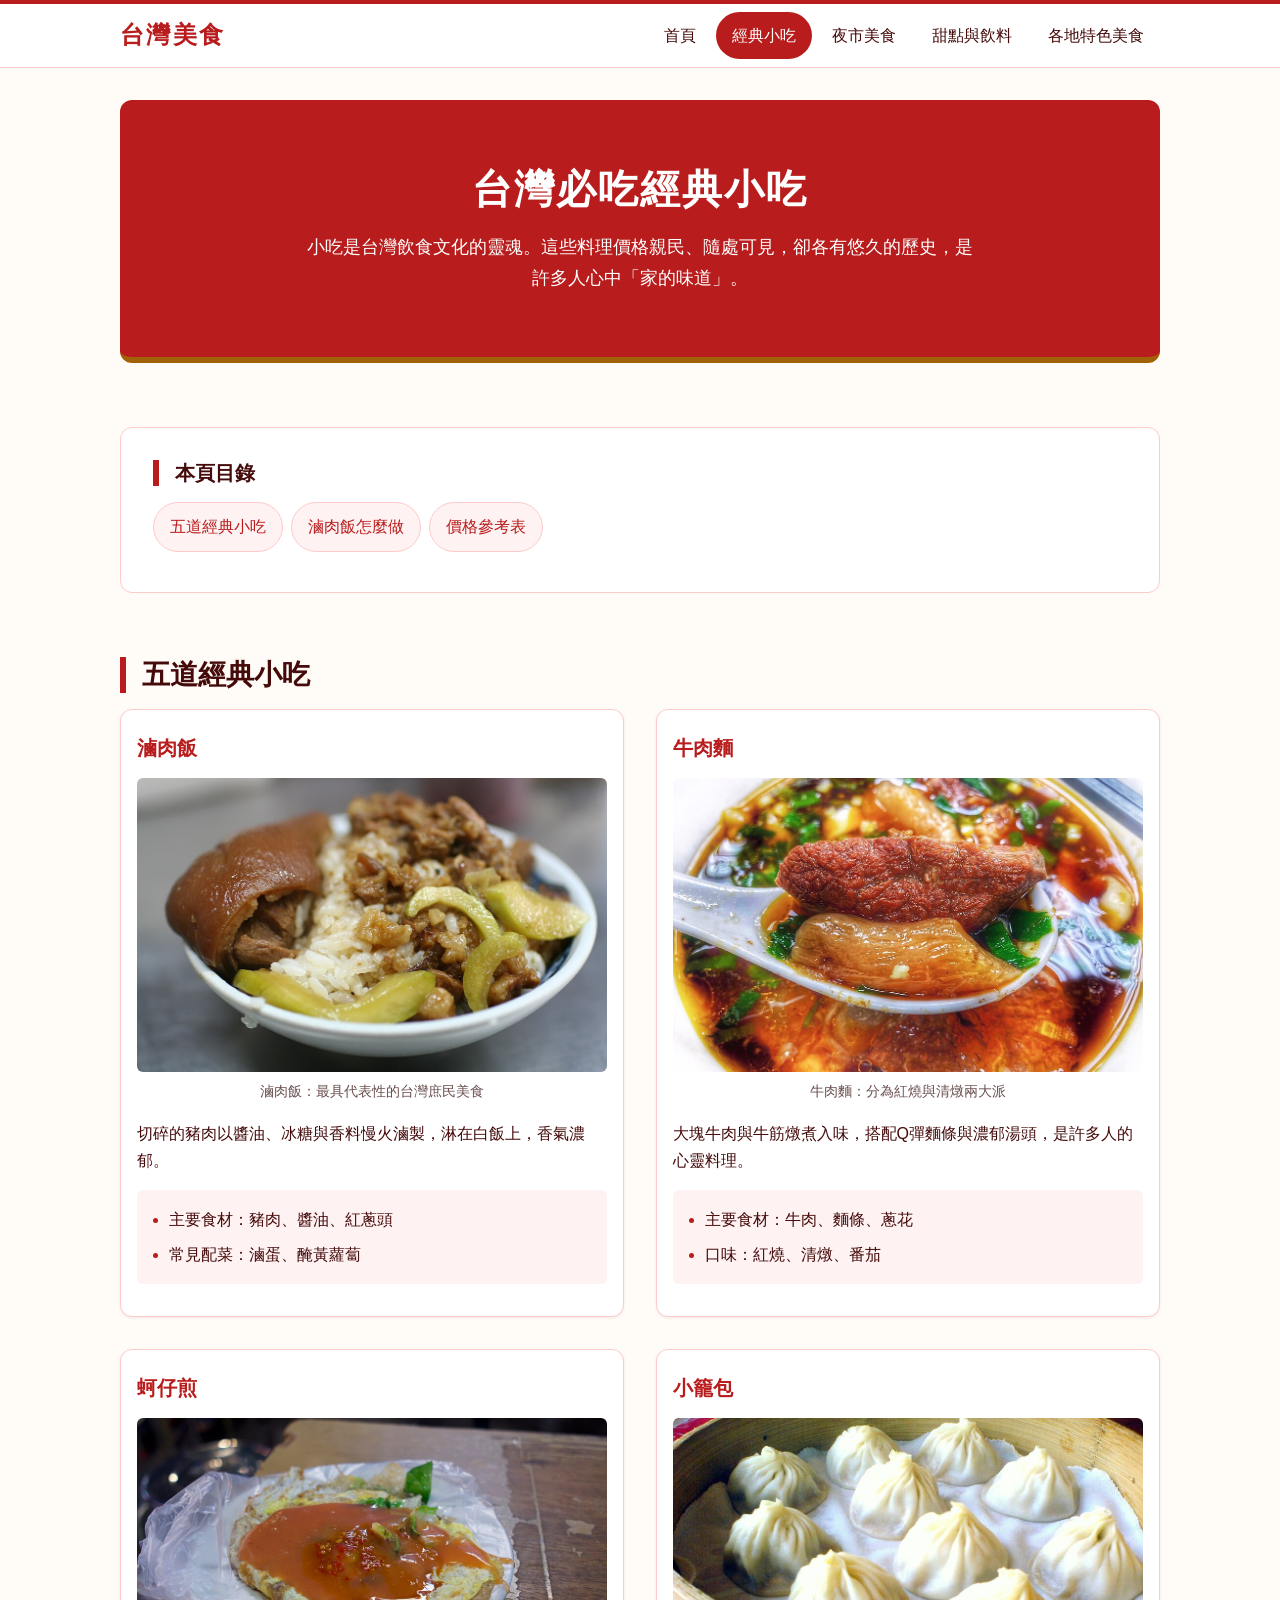
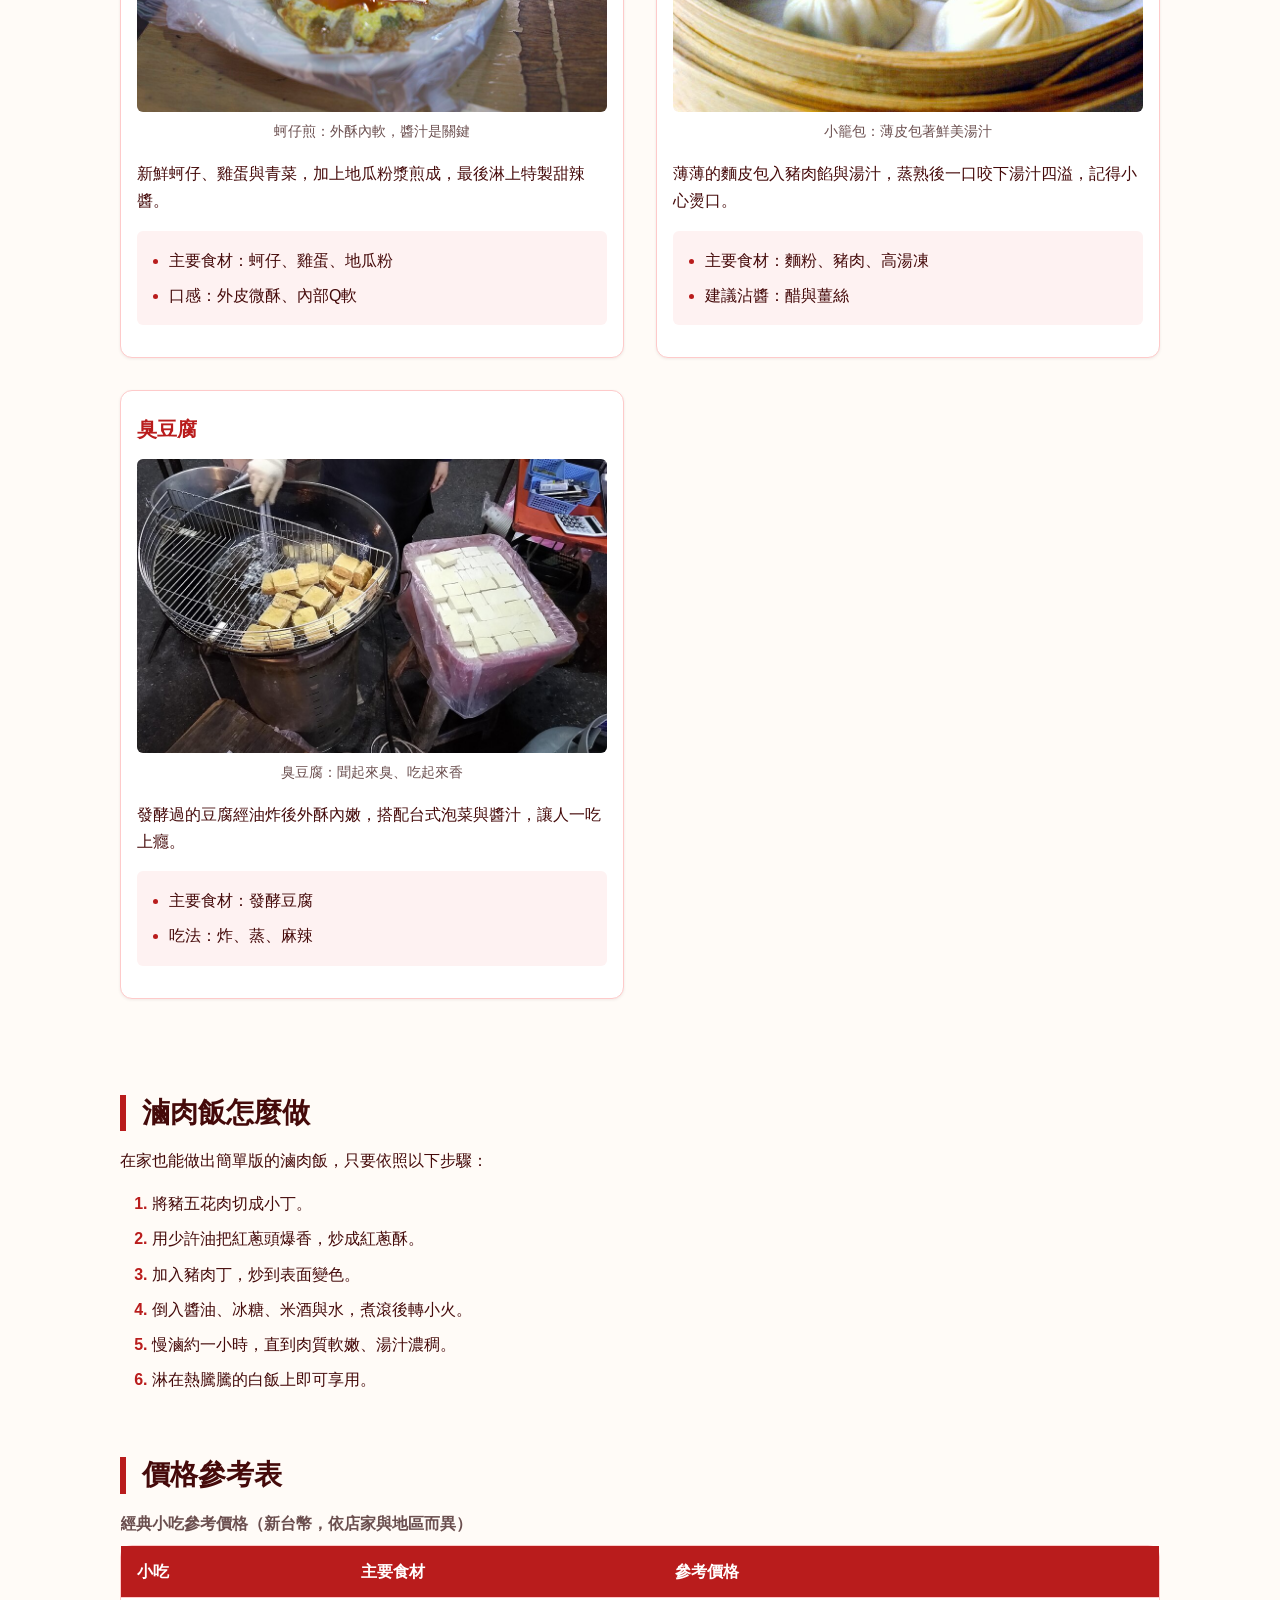
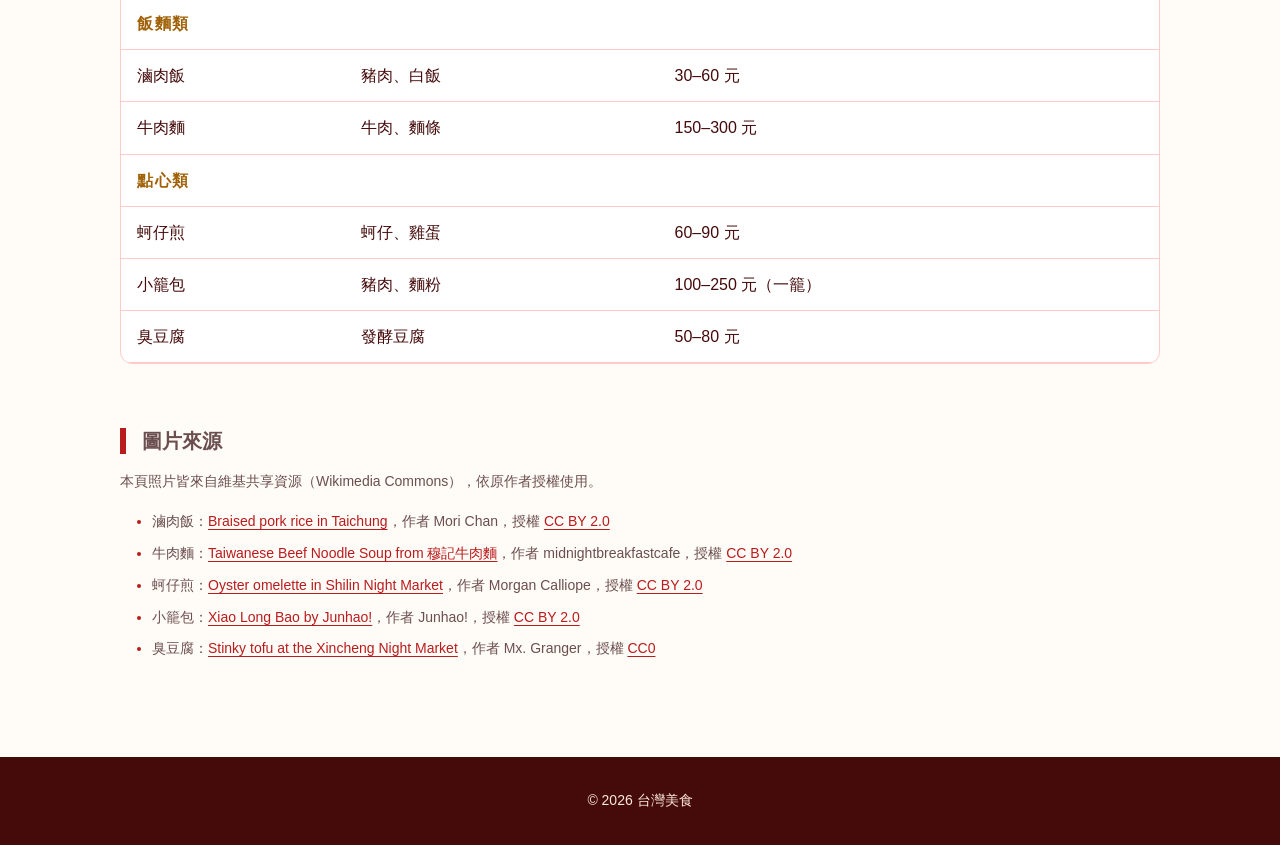
==== pages/classic-snacks.html @ 43fd6923 "feat: add home page and topic 1-2 pages Build index.html, the classic snacks and night market pages," ====
<!doctype html>
<html lang="zh-Hant-TW">
  <head>
    <meta charset="utf-8" />
    <meta name="viewport" content="width=device-width, initial-scale=1" />
    <title>台灣必吃經典小吃 | 台灣美食</title>
    <link rel="stylesheet" href="../css/style.css" />
  </head>
  <body>
    <header class="site-header">
      <div class="site-header-inner">
        <p class="site-title"><a href="../index.html">台灣美食</a></p>
        <nav class="site-nav" aria-label="主選單">
          <ul>
            <li><a href="../index.html">首頁</a></li>
            <li><a href="classic-snacks.html" aria-current="page">經典小吃</a></li>
            <li><a href="night-market.html">夜市美食</a></li>
            <!-- Topics 3-4 belong to the partner; links are filled in after her code is merged. -->
            <li><a href="#">甜點與飲料</a></li>
            <li><a href="#">各地特色美食</a></li>
          </ul>
        </nav>
      </div>
    </header>

    <main>
      <section class="intro">
        <h1>台灣必吃經典小吃</h1>
        <p>
          小吃是台灣飲食文化的靈魂。這些料理價格親民、隨處可見，卻各有悠久的歷史，是許多人心中「家的味道」。
        </p>
      </section>

      <nav class="toc" aria-label="本頁目錄">
        <h2>本頁目錄</h2>
        <ol>
          <li><a href="#snack-list">五道經典小吃</a></li>
          <li><a href="#how-to-make">滷肉飯怎麼做</a></li>
          <li><a href="#price-table">價格參考表</a></li>
        </ol>
      </nav>

      <section id="snack-list">
        <h2>五道經典小吃</h2>
        <div class="card-list">
          <article class="card">
            <h3>滷肉飯</h3>
            <figure>
              <img
                src="../images/braised-pork-rice.jpg"
                alt="淋上滷肉的白飯"
                width="800"
                height="500"
              />
              <figcaption>滷肉飯：最具代表性的台灣庶民美食</figcaption>
            </figure>
            <p>切碎的豬肉以醬油、冰糖與香料慢火滷製，淋在白飯上，香氣濃郁。</p>
            <ul>
              <li>主要食材：豬肉、醬油、紅蔥頭</li>
              <li>常見配菜：滷蛋、醃黃蘿蔔</li>
            </ul>
          </article>

          <article class="card">
            <h3>牛肉麵</h3>
            <figure>
              <img
                src="../images/beef-noodle-soup.jpg"
                alt="湯匙舀起牛肉麵裡的牛肉與牛筋"
                width="800"
                height="500"
              />
              <figcaption>牛肉麵：分為紅燒與清燉兩大派</figcaption>
            </figure>
            <p>大塊牛肉與牛筋燉煮入味，搭配Q彈麵條與濃郁湯頭，是許多人的心靈料理。</p>
            <ul>
              <li>主要食材：牛肉、麵條、蔥花</li>
              <li>口味：紅燒、清燉、番茄</li>
            </ul>
          </article>

          <article class="card">
            <h3>蚵仔煎</h3>
            <figure>
              <img
                src="../images/oyster-omelette.jpg"
                alt="淋上甜辣醬的蚵仔煎"
                width="800"
                height="500"
              />
              <figcaption>蚵仔煎：外酥內軟，醬汁是關鍵</figcaption>
            </figure>
            <p>新鮮蚵仔、雞蛋與青菜，加上地瓜粉漿煎成，最後淋上特製甜辣醬。</p>
            <ul>
              <li>主要食材：蚵仔、雞蛋、地瓜粉</li>
              <li>口感：外皮微酥、內部Q軟</li>
            </ul>
          </article>

          <article class="card">
            <h3>小籠包</h3>
            <figure>
              <img src="../images/xiaolongbao.jpg" alt="蒸籠裡的小籠包" width="800" height="500" />
              <figcaption>小籠包：薄皮包著鮮美湯汁</figcaption>
            </figure>
            <p>薄薄的麵皮包入豬肉餡與湯汁，蒸熟後一口咬下湯汁四溢，記得小心燙口。</p>
            <ul>
              <li>主要食材：麵粉、豬肉、高湯凍</li>
              <li>建議沾醬：醋與薑絲</li>
            </ul>
          </article>

          <article class="card">
            <h3>臭豆腐</h3>
            <figure>
              <img
                src="../images/stinky-tofu.jpg"
                alt="攤販在油鍋上炸臭豆腐，旁邊是待炸的豆腐"
                width="800"
                height="500"
              />
              <figcaption>臭豆腐：聞起來臭、吃起來香</figcaption>
            </figure>
            <p>發酵過的豆腐經油炸後外酥內嫩，搭配台式泡菜與醬汁，讓人一吃上癮。</p>
            <ul>
              <li>主要食材：發酵豆腐</li>
              <li>吃法：炸、蒸、麻辣</li>
            </ul>
          </article>
        </div>
      </section>

      <section id="how-to-make">
        <h2>滷肉飯怎麼做</h2>
        <p>在家也能做出簡單版的滷肉飯，只要依照以下步驟：</p>
        <ol>
          <li>將豬五花肉切成小丁。</li>
          <li>用少許油把紅蔥頭爆香，炒成紅蔥酥。</li>
          <li>加入豬肉丁，炒到表面變色。</li>
          <li>倒入醬油、冰糖、米酒與水，煮滾後轉小火。</li>
          <li>慢滷約一小時，直到肉質軟嫩、湯汁濃稠。</li>
          <li>淋在熱騰騰的白飯上即可享用。</li>
        </ol>
      </section>

      <section id="price-table">
        <h2>價格參考表</h2>
        <table>
          <caption>
            經典小吃參考價格（新台幣，依店家與地區而異）
          </caption>
          <thead>
            <tr>
              <th scope="col">小吃</th>
              <th scope="col">主要食材</th>
              <th scope="col">參考價格</th>
            </tr>
          </thead>
          <tbody>
            <tr class="table-group">
              <th scope="colgroup" colspan="3">飯麵類</th>
            </tr>
            <tr>
              <td>滷肉飯</td>
              <td>豬肉、白飯</td>
              <td>30–60 元</td>
            </tr>
            <tr>
              <td>牛肉麵</td>
              <td>牛肉、麵條</td>
              <td>150–300 元</td>
            </tr>
            <tr class="table-group">
              <th scope="colgroup" colspan="3">點心類</th>
            </tr>
            <tr>
              <td>蚵仔煎</td>
              <td>蚵仔、雞蛋</td>
              <td>60–90 元</td>
            </tr>
            <tr>
              <td>小籠包</td>
              <td>豬肉、麵粉</td>
              <td>100–250 元（一籠）</td>
            </tr>
            <tr>
              <td>臭豆腐</td>
              <td>發酵豆腐</td>
              <td>50–80 元</td>
            </tr>
          </tbody>
        </table>
      </section>

      <section id="credits" class="credits">
        <h2>圖片來源</h2>
        <p>本頁照片皆來自維基共享資源（Wikimedia Commons），依原作者授權使用。</p>
        <ul>
          <li>
            滷肉飯：<a
              href="https://commons.wikimedia.org/wiki/File:Braised_pork_rice_in_Taichung.jpg"
              >Braised pork rice in Taichung</a
            >，作者 Mori Chan，授權
            <a href="https://creativecommons.org/licenses/by/2.0">CC BY 2.0</a>
          </li>
          <li>
            牛肉麵：<a
              href="https://commons.wikimedia.org/wiki/File:Taiwanese_Beef_Noodle_Soup_from_%E7%A9%86%E8%A8%98%E7%89%9B%E8%82%89%E9%BA%B5_MuJI_Beef_Noodles_Soup_in_Taipei.jpg"
              >Taiwanese Beef Noodle Soup from 穆記牛肉麵</a
            >，作者 midnightbreakfastcafe，授權
            <a href="https://creativecommons.org/licenses/by/2.0">CC BY 2.0</a>
          </li>
          <li>
            蚵仔煎：<a
              href="https://commons.wikimedia.org/wiki/File:Oyster_omelette_in_Shilin_Night_Market.jpg"
              >Oyster omelette in Shilin Night Market</a
            >，作者 Morgan Calliope，授權
            <a href="https://creativecommons.org/licenses/by/2.0">CC BY 2.0</a>
          </li>
          <li>
            小籠包：<a href="https://commons.wikimedia.org/wiki/File:Xiao_Long_Bao_by_Junhao!.jpg"
              >Xiao Long Bao by Junhao!</a
            >，作者 Junhao!，授權
            <a href="https://creativecommons.org/licenses/by/2.0">CC BY 2.0</a>
          </li>
          <li>
            臭豆腐：<a
              href="https://commons.wikimedia.org/wiki/File:Stinky_tofu_at_the_Xincheng_Night_Market.jpg"
              >Stinky tofu at the Xincheng Night Market</a
            >，作者 Mx. Granger，授權
            <a href="https://creativecommons.org/publicdomain/zero/1.0/">CC0</a>
          </li>
        </ul>
      </section>
    </main>

    <footer class="site-footer">
      <p>&copy; 2026 台灣美食</p>
    </footer>
  </body>
</html>
---- css/style.css ----
/* ==========================================================
   1. Design tokens (values come from DESIGN.md)
   ========================================================== */
:root {
  --color-primary: #b91c1c;
  --color-primary-dark: #991b1b;
  --color-primary-foreground: #ffffff;
  --color-tint: #fef2f2;
  --color-accent: #a16207;
  --color-background: #fffbf7;
  --color-surface: #ffffff;
  --color-border: #fecaca;
  --color-foreground: #450a0a;
  --color-muted: #6b4f4f;
  --color-footer-text: #fde9d9;

  --font-body: "PingFang TC", "Microsoft JhengHei", "Noto Sans TC", sans-serif;
  --font-heading: "Noto Serif TC", "Songti TC", "PMingLiU", serif;
  --font-size-h1: 2.5rem;
  --font-size-h2: 1.75rem;
  --font-size-h3: 1.25rem;
  --font-size-body: 1rem;
  --font-size-small: 0.875rem;

  --space-xs: 4px;
  --space-sm: 8px;
  --space-md: 16px;
  --space-lg: 32px;
  --space-xl: 64px;

  --radius-sm: 6px;
  --radius-md: 12px;
  --radius-full: 999px;
  --shadow-card: 0 1px 3px rgba(69, 10, 10, 0.08);
  --shadow-raised: 0 8px 20px rgba(69, 10, 10, 0.12);
  --content-width: 1040px;
  --control-height: 44px;
  --transition: 0.2s ease;
}

/* ==========================================================
   2. Base elements
   ========================================================== */
body {
  margin: 0;
  background-color: var(--color-background);
  color: var(--color-foreground);
  font-family: var(--font-body);
  font-size: var(--font-size-body);
  line-height: 1.7;
}

h1,
h2,
h3 {
  margin-top: 0;
  margin-bottom: var(--space-md);
  font-family: var(--font-heading);
  line-height: 1.3;
}

h1 {
  font-size: var(--font-size-h1);
  letter-spacing: 0.05em;
}

h2 {
  padding-left: var(--space-md);
  border-left: 6px solid var(--color-primary);
  font-size: var(--font-size-h2);
}

h3 {
  color: var(--color-primary);
  font-size: var(--font-size-h3);
  line-height: 1.4;
}

p {
  margin-top: 0;
  margin-bottom: var(--space-md);
}

a {
  color: var(--color-primary);
  text-decoration: underline;
  text-underline-offset: 3px;
  transition: color var(--transition);
}

a:hover {
  color: var(--color-primary-dark);
}

/* Visible keyboard focus on every link and control */
a:focus-visible,
button:focus-visible,
input:focus-visible,
select:focus-visible,
textarea:focus-visible {
  outline: 3px solid var(--color-accent);
  outline-offset: 2px;
}

ul,
ol {
  margin-top: 0;
  margin-bottom: var(--space-md);
  padding-left: var(--space-lg);
}

li {
  margin-bottom: var(--space-sm);
}

li::marker {
  color: var(--color-primary);
  font-weight: 700;
}

/* ==========================================================
   3. Layout: header, nav, main, footer
   ========================================================== */
.site-header {
  padding: var(--space-sm) var(--space-lg);
  background-color: var(--color-surface);
  border-top: 4px solid var(--color-primary);
  border-bottom: 1px solid var(--color-border);
}

.site-header-inner {
  display: flex;
  flex-wrap: wrap;
  align-items: center;
  justify-content: space-between;
  max-width: var(--content-width);
  margin: 0 auto;
}

.site-title {
  margin: 0;
  font-family: var(--font-heading);
  font-size: 1.5rem;
  font-weight: 700;
  letter-spacing: 0.1em;
}

.site-title a {
  color: var(--color-primary);
  text-decoration: none;
}

.site-nav ul {
  display: flex;
  flex-wrap: wrap;
  margin: 0;
  padding: 0;
  list-style: none;
}

.site-nav li {
  margin: 0 0 0 var(--space-xs);
}

.site-nav a {
  display: block;
  min-height: var(--control-height);
  box-sizing: border-box;
  padding: 10px var(--space-md);
  border-radius: var(--radius-full);
  color: var(--color-foreground);
  text-decoration: none;
  transition:
    background-color var(--transition),
    color var(--transition);
}

.site-nav a:hover {
  background-color: var(--color-tint);
  color: var(--color-primary);
}

.site-nav a[aria-current="page"] {
  background-color: var(--color-primary);
  color: var(--color-primary-foreground);
}

main {
  max-width: var(--content-width);
  margin: 0 auto;
  padding: var(--space-lg);
}

main > section {
  margin-bottom: var(--space-xl);
}

.site-footer {
  padding: var(--space-lg);
  background-color: var(--color-foreground);
  color: var(--color-footer-text);
  font-size: var(--font-size-small);
  text-align: center;
}

.site-footer p {
  margin: 0;
}

/* ==========================================================
   4. Components
   ========================================================== */

/* Intro (hero) block at the top of each page */
.intro {
  padding: var(--space-xl) var(--space-lg);
  background-color: var(--color-primary);
  border-bottom: 6px solid var(--color-accent);
  border-radius: var(--radius-md);
  color: var(--color-primary-foreground);
  text-align: center;
}

.intro p {
  max-width: 680px;
  margin: 0 auto;
  font-size: 1.125rem;
}

/* Food card: one article per dish, market, or topic */
.card-list {
  display: flex;
  flex-wrap: wrap;
  justify-content: space-between;
}

.card {
  width: 48.5%;
  box-sizing: border-box;
  margin-bottom: var(--space-lg);
  padding: var(--space-md) var(--space-md) var(--space-lg);
  background-color: var(--color-surface);
  border: 1px solid var(--color-border);
  border-radius: var(--radius-md);
  box-shadow: var(--shadow-card);
  transition:
    box-shadow var(--transition),
    transform var(--transition);
}

.card:hover {
  box-shadow: var(--shadow-raised);
  transform: translateY(-3px);
}

.card h3 {
  margin-top: var(--space-sm);
}

.card ul {
  margin-bottom: 0;
  padding: var(--space-md) var(--space-md) var(--space-md) var(--space-lg);
  background-color: var(--color-tint);
  border-radius: var(--radius-sm);
}

.card li:last-child {
  margin-bottom: 0;
}

/* Images and video with a caption */
figure {
  margin: 0 0 var(--space-md);
}

figure img,
figure video {
  display: block;
  width: 100%;
  height: auto;
  border-radius: var(--radius-sm);
}

/* Photos are cropped to one shape so every card lines up */
figure img {
  aspect-ratio: 16 / 10;
  object-fit: cover;
}

/* For photos whose subject sits near the bottom */
figure img.focus-bottom {
  object-position: center 85%;
}

/* Photo credits at the bottom of each page */
.credits {
  color: var(--color-muted);
  font-size: var(--font-size-small);
}

.credits h2 {
  font-size: var(--font-size-h3);
}

.credits li {
  overflow-wrap: anywhere;
}

figcaption {
  margin-top: var(--space-sm);
  color: var(--color-muted);
  font-size: var(--font-size-small);
  text-align: center;
}

/* On-page table of contents */
.toc {
  margin-bottom: var(--space-xl);
  padding: var(--space-lg);
  background-color: var(--color-surface);
  border: 1px solid var(--color-border);
  border-radius: var(--radius-md);
}

.toc h2 {
  font-size: var(--font-size-h3);
}

.toc ol {
  display: flex;
  flex-wrap: wrap;
  margin: 0;
  padding: 0;
  list-style: none;
}

.toc li {
  margin: 0 var(--space-sm) var(--space-sm) 0;
}

.toc a {
  display: block;
  min-height: var(--control-height);
  box-sizing: border-box;
  padding: 10px var(--space-md);
  background-color: var(--color-tint);
  border: 1px solid var(--color-border);
  border-radius: var(--radius-full);
  text-decoration: none;
  transition: background-color var(--transition);
}

.toc a:hover {
  background-color: var(--color-border);
}

/* Data table */
table {
  width: 100%;
  margin-bottom: var(--space-md);
  overflow: hidden;
  background-color: var(--color-surface);
  border: 1px solid var(--color-border);
  border-radius: var(--radius-md);
  border-collapse: separate;
  border-spacing: 0;
}

caption {
  margin-bottom: var(--space-sm);
  color: var(--color-muted);
  font-weight: 700;
  text-align: left;
}

th,
td {
  padding: 12px var(--space-md);
  border-bottom: 1px solid var(--color-border);
  text-align: left;
}

thead th {
  background-color: var(--color-primary);
  color: var(--color-primary-foreground);
}

tbody tr:hover {
  background-color: var(--color-tint);
}

tbody th[scope="row"],
tbody th[scope="rowgroup"] {
  background-color: var(--color-tint);
  color: var(--color-primary);
}

.table-group th {
  background-color: var(--color-surface);
  color: var(--color-accent);
  letter-spacing: 0.1em;
}

tfoot td {
  border-bottom: none;
  color: var(--color-muted);
  font-size: var(--font-size-small);
}

/* Form */
form {
  padding: var(--space-lg);
  background-color: var(--color-surface);
  border: 1px solid var(--color-border);
  border-radius: var(--radius-md);
  box-shadow: var(--shadow-card);
}

.form-field {
  margin-bottom: var(--space-md);
}

.form-field label {
  display: block;
  margin-bottom: var(--space-xs);
  font-weight: 700;
}

.form-field input,
.form-field select,
.form-field textarea {
  width: 100%;
  min-height: var(--control-height);
  box-sizing: border-box;
  padding: 10px 12px;
  background-color: var(--color-background);
  border: 1px solid var(--color-border);
  border-radius: var(--radius-sm);
  color: var(--color-foreground);
  font-family: var(--font-body);
  font-size: var(--font-size-body);
  transition: border-color var(--transition);
}

.form-field input:hover,
.form-field select:hover,
.form-field textarea:hover {
  border-color: var(--color-primary);
}

/* Radio button group: a titled box of choices */
.radio-group {
  margin: 0 0 var(--space-md);
  padding: var(--space-md);
  border: 1px solid var(--color-border);
  border-radius: var(--radius-sm);
}

.radio-group-title {
  margin-bottom: var(--space-xs);
  font-weight: 700;
}

.radio-group input {
  width: 18px;
  height: 18px;
  margin: 0 var(--space-xs) 0 0;
  accent-color: var(--color-primary);
  vertical-align: middle;
}

.radio-group label {
  display: inline-block;
  min-height: var(--control-height);
  margin-right: var(--space-lg);
  line-height: var(--control-height);
  cursor: pointer;
}

.button {
  min-height: var(--control-height);
  padding: 10px var(--space-lg);
  background-color: var(--color-primary);
  color: var(--color-primary-foreground);
  border: none;
  border-radius: var(--radius-full);
  font-family: var(--font-body);
  font-size: var(--font-size-body);
  font-weight: 700;
  letter-spacing: 0.1em;
  cursor: pointer;
  transition: background-color var(--transition);
}

.button:hover {
  background-color: var(--color-primary-dark);
}

/* ==========================================================
   5. Narrow screens
   ========================================================== */
@media (max-width: 768px) {
  .site-header {
    padding: var(--space-sm) var(--space-md);
  }

  .site-nav li {
    margin: 0 var(--space-xs) 0 0;
  }

  main {
    padding: var(--space-md);
  }

  .intro {
    padding: var(--space-lg) var(--space-md);
  }

  h1 {
    font-size: var(--font-size-h2);
  }

  .card {
    width: 100%;
  }

  form {
    padding: var(--space-md);
  }
}

/* ==========================================================
   6. Reduced motion: no movement for people who turn it off
   ========================================================== */
@media (prefers-reduced-motion: reduce) {
  * {
    transition: none;
  }

  .card:hover {
    transform: none;
  }
}
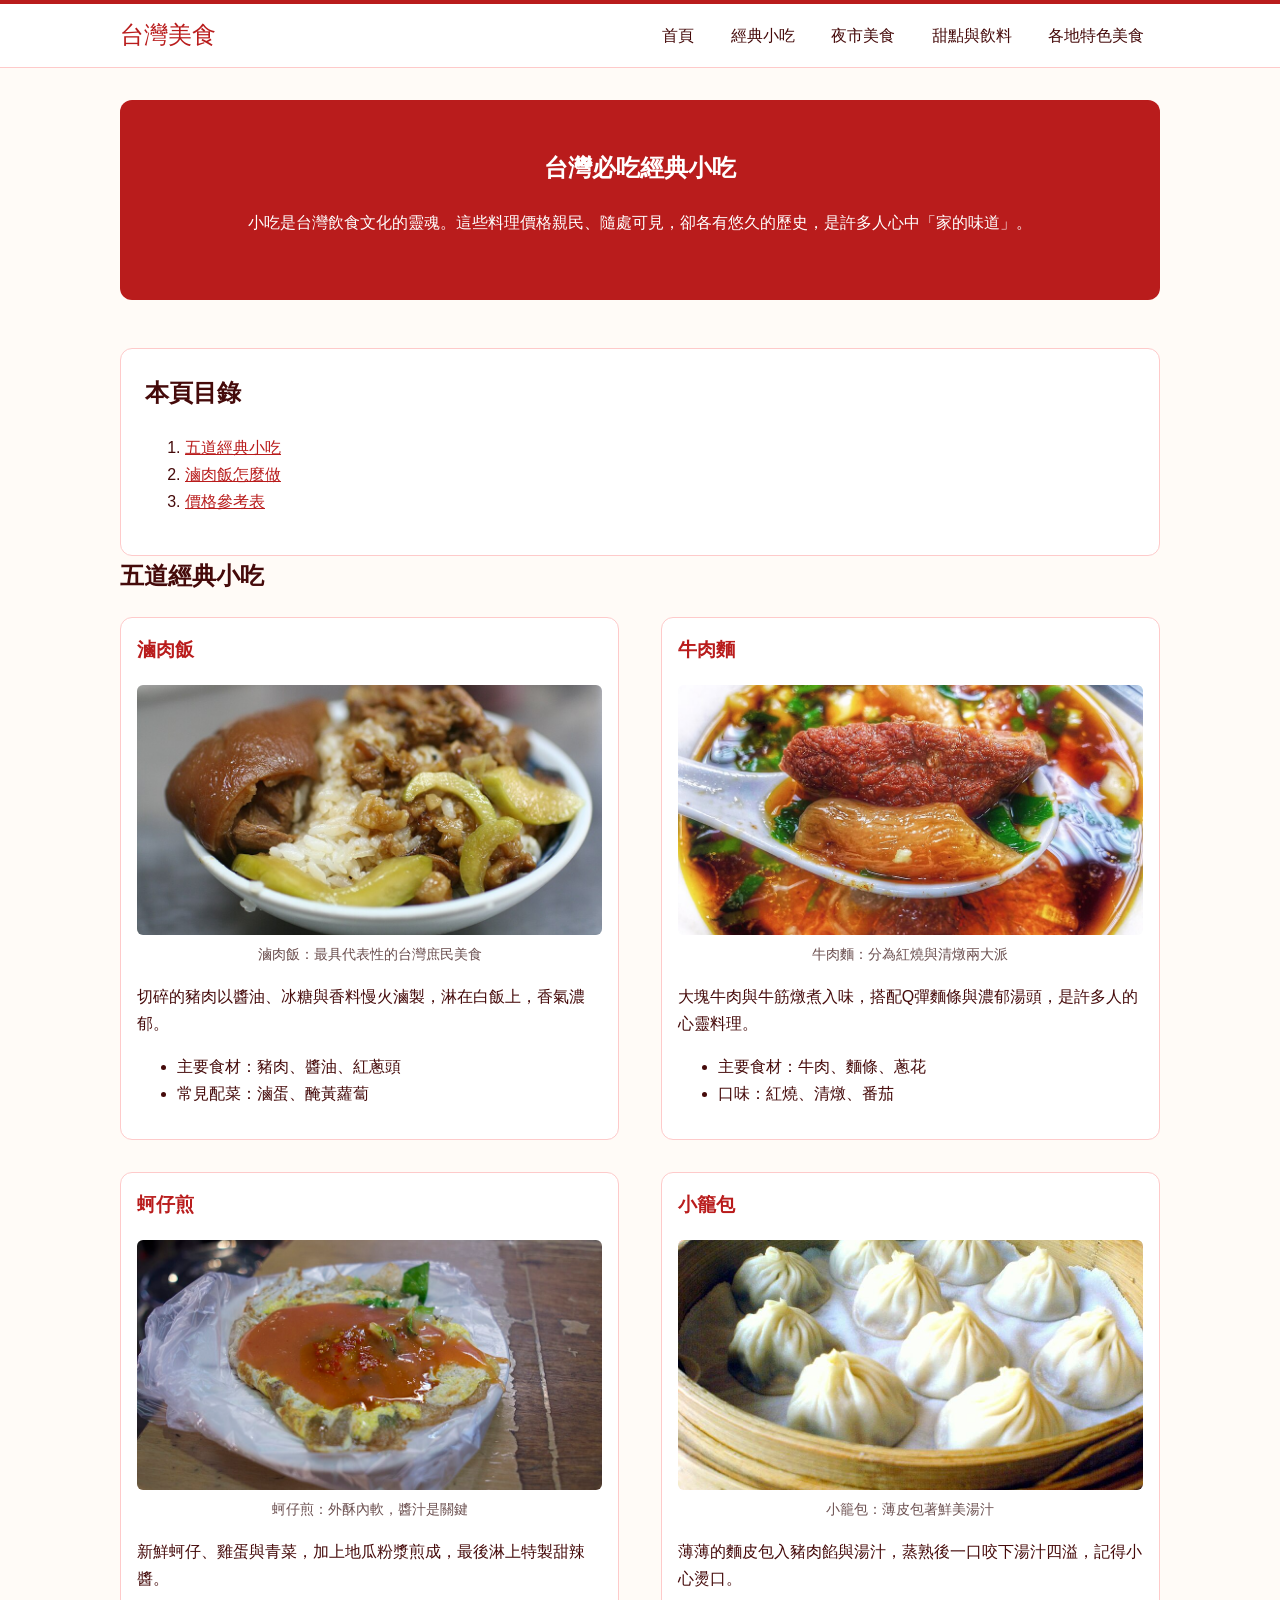
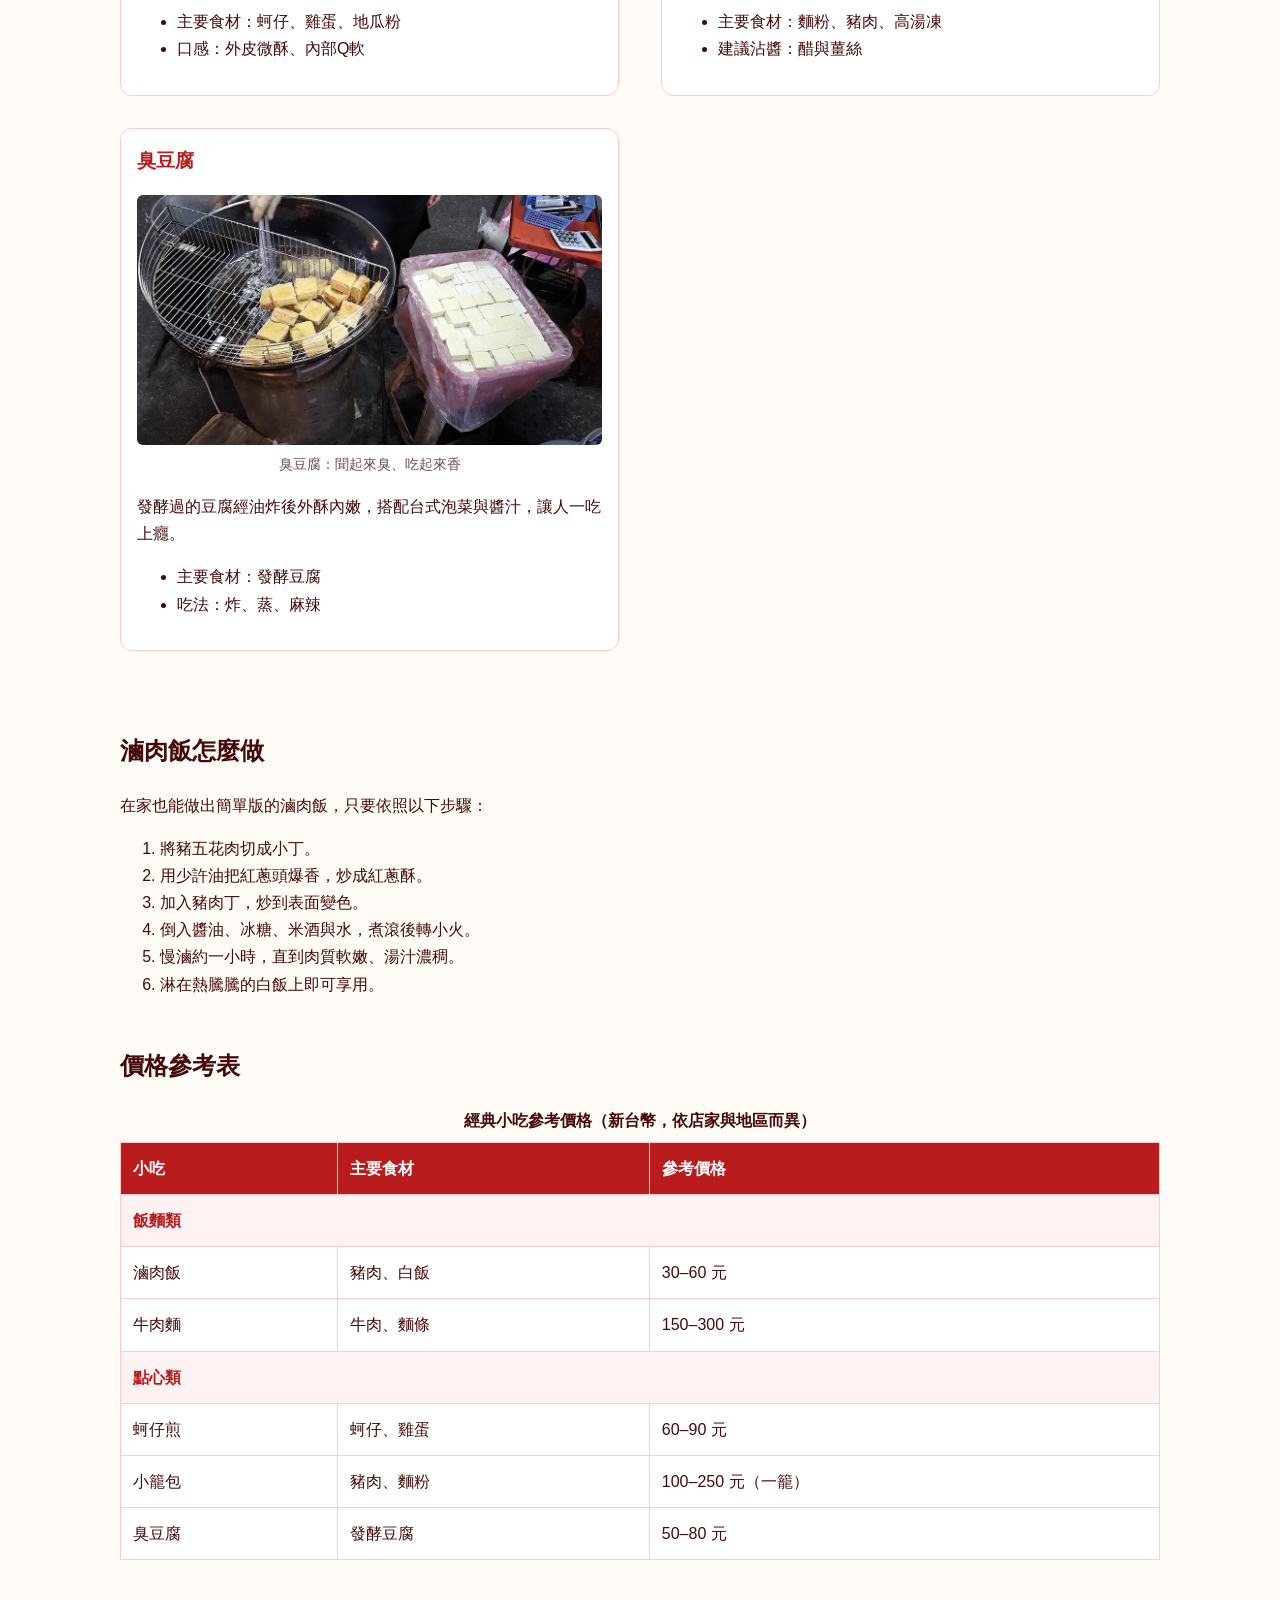
==== commit dc6b6b88: "feat: link topic 3-4 pages, add their home photos, remove credits and footer Menu and home cards poi" ====
--- a/pages/classic-snacks.html
+++ b/pages/classic-snacks.html
@@ -15,9 +15,8 @@
             <li><a href="../index.html">首頁</a></li>
             <li><a href="classic-snacks.html" aria-current="page">經典小吃</a></li>
             <li><a href="night-market.html">夜市美食</a></li>
-            <!-- Topics 3-4 belong to the partner; links are filled in after her code is merged. -->
-            <li><a href="#">甜點與飲料</a></li>
-            <li><a href="#">各地特色美食</a></li>
+            <li><a href="sweet.html">甜點與飲料</a></li>
+            <li><a href="food.html">各地特色美食</a></li>
           </ul>
         </nav>
       </div>
@@ -191,51 +190,6 @@
           </tbody>
         </table>
       </section>
-
-      <section id="credits" class="credits">
-        <h2>圖片來源</h2>
-        <p>本頁照片皆來自維基共享資源（Wikimedia Commons），依原作者授權使用。</p>
-        <ul>
-          <li>
-            滷肉飯：<a
-              href="https://commons.wikimedia.org/wiki/File:Braised_pork_rice_in_Taichung.jpg"
-              >Braised pork rice in Taichung</a
-            >，作者 Mori Chan，授權
-            <a href="https://creativecommons.org/licenses/by/2.0">CC BY 2.0</a>
-          </li>
-          <li>
-            牛肉麵：<a
-              href="https://commons.wikimedia.org/wiki/File:Taiwanese_Beef_Noodle_Soup_from_%E7%A9%86%E8%A8%98%E7%89%9B%E8%82%89%E9%BA%B5_MuJI_Beef_Noodles_Soup_in_Taipei.jpg"
-              >Taiwanese Beef Noodle Soup from 穆記牛肉麵</a
-            >，作者 midnightbreakfastcafe，授權
-            <a href="https://creativecommons.org/licenses/by/2.0">CC BY 2.0</a>
-          </li>
-          <li>
-            蚵仔煎：<a
-              href="https://commons.wikimedia.org/wiki/File:Oyster_omelette_in_Shilin_Night_Market.jpg"
-              >Oyster omelette in Shilin Night Market</a
-            >，作者 Morgan Calliope，授權
-            <a href="https://creativecommons.org/licenses/by/2.0">CC BY 2.0</a>
-          </li>
-          <li>
-            小籠包：<a href="https://commons.wikimedia.org/wiki/File:Xiao_Long_Bao_by_Junhao!.jpg"
-              >Xiao Long Bao by Junhao!</a
-            >，作者 Junhao!，授權
-            <a href="https://creativecommons.org/licenses/by/2.0">CC BY 2.0</a>
-          </li>
-          <li>
-            臭豆腐：<a
-              href="https://commons.wikimedia.org/wiki/File:Stinky_tofu_at_the_Xincheng_Night_Market.jpg"
-              >Stinky tofu at the Xincheng Night Market</a
-            >，作者 Mx. Granger，授權
-            <a href="https://creativecommons.org/publicdomain/zero/1.0/">CC0</a>
-          </li>
-        </ul>
-      </section>
     </main>
-
-    <footer class="site-footer">
-      <p>&copy; 2026 台灣美食</p>
-    </footer>
   </body>
 </html>
--- a/css/style.css
+++ b/css/style.css
@@ -1,52 +1,9 @@
-/* ==========================================================
-   1. Design tokens (values come from DESIGN.md)
-   ========================================================== */
-:root {
-  --color-primary: #b91c1c;
-  --color-primary-dark: #991b1b;
-  --color-primary-foreground: #ffffff;
-  --color-tint: #fef2f2;
-  --color-accent: #a16207;
-  --color-background: #fffbf7;
-  --color-surface: #ffffff;
-  --color-border: #fecaca;
-  --color-foreground: #450a0a;
-  --color-muted: #6b4f4f;
-  --color-footer-text: #fde9d9;
-
-  --font-body: "PingFang TC", "Microsoft JhengHei", "Noto Sans TC", sans-serif;
-  --font-heading: "Noto Serif TC", "Songti TC", "PMingLiU", serif;
-  --font-size-h1: 2.5rem;
-  --font-size-h2: 1.75rem;
-  --font-size-h3: 1.25rem;
-  --font-size-body: 1rem;
-  --font-size-small: 0.875rem;
-
-  --space-xs: 4px;
-  --space-sm: 8px;
-  --space-md: 16px;
-  --space-lg: 32px;
-  --space-xl: 64px;
-
-  --radius-sm: 6px;
-  --radius-md: 12px;
-  --radius-full: 999px;
-  --shadow-card: 0 1px 3px rgba(69, 10, 10, 0.08);
-  --shadow-raised: 0 8px 20px rgba(69, 10, 10, 0.12);
-  --content-width: 1040px;
-  --control-height: 44px;
-  --transition: 0.2s ease;
-}
-
-/* ==========================================================
-   2. Base elements
-   ========================================================== */
+/* ===== Basic page ===== */
 body {
   margin: 0;
-  background-color: var(--color-background);
-  color: var(--color-foreground);
-  font-family: var(--font-body);
-  font-size: var(--font-size-body);
+  background-color: #fffbf7;
+  color: #450a0a;
+  font-family: "Microsoft JhengHei", sans-serif;
   line-height: 1.7;
 }
 
@@ -54,180 +11,99 @@
 h2,
 h3 {
   margin-top: 0;
-  margin-bottom: var(--space-md);
-  font-family: var(--font-heading);
-  line-height: 1.3;
-}
-
-h1 {
-  font-size: var(--font-size-h1);
-  letter-spacing: 0.05em;
-}
-
-h2 {
-  padding-left: var(--space-md);
-  border-left: 6px solid var(--color-primary);
-  font-size: var(--font-size-h2);
+  font-family: "PMingLiU", serif;
 }
 
 h3 {
-  color: var(--color-primary);
-  font-size: var(--font-size-h3);
-  line-height: 1.4;
-}
-
-p {
-  margin-top: 0;
-  margin-bottom: var(--space-md);
+  color: #b91c1c;
 }
 
 a {
-  color: var(--color-primary);
-  text-decoration: underline;
-  text-underline-offset: 3px;
-  transition: color var(--transition);
+  color: #b91c1c;
 }
 
 a:hover {
-  color: var(--color-primary-dark);
-}
-
-/* Visible keyboard focus on every link and control */
-a:focus-visible,
-button:focus-visible,
-input:focus-visible,
-select:focus-visible,
-textarea:focus-visible {
-  outline: 3px solid var(--color-accent);
-  outline-offset: 2px;
-}
-
-ul,
-ol {
-  margin-top: 0;
-  margin-bottom: var(--space-md);
-  padding-left: var(--space-lg);
-}
-
-li {
-  margin-bottom: var(--space-sm);
-}
-
-li::marker {
-  color: var(--color-primary);
-  font-weight: 700;
-}
-
-/* ==========================================================
-   3. Layout: header, nav, main, footer
-   ========================================================== */
+  color: #991b1b;
+}
+
+/* ===== Header and menu ===== */
 .site-header {
-  padding: var(--space-sm) var(--space-lg);
-  background-color: var(--color-surface);
-  border-top: 4px solid var(--color-primary);
-  border-bottom: 1px solid var(--color-border);
+  padding: 8px 32px;
+  background-color: #ffffff;
+  border-top: 4px solid #b91c1c;
+  border-bottom: 1px solid #fecaca;
 }
 
 .site-header-inner {
   display: flex;
   flex-wrap: wrap;
+  justify-content: space-between;
   align-items: center;
-  justify-content: space-between;
-  max-width: var(--content-width);
+  max-width: 1040px;
   margin: 0 auto;
 }
 
 .site-title {
   margin: 0;
-  font-family: var(--font-heading);
-  font-size: 1.5rem;
-  font-weight: 700;
-  letter-spacing: 0.1em;
+  font-family: "PMingLiU", serif;
+  font-size: 24px;
 }
 
 .site-title a {
-  color: var(--color-primary);
   text-decoration: none;
 }
 
 .site-nav ul {
-  display: flex;
-  flex-wrap: wrap;
   margin: 0;
   padding: 0;
   list-style: none;
 }
 
 .site-nav li {
-  margin: 0 0 0 var(--space-xs);
+  display: inline-block;
 }
 
 .site-nav a {
   display: block;
-  min-height: var(--control-height);
-  box-sizing: border-box;
-  padding: 10px var(--space-md);
-  border-radius: var(--radius-full);
-  color: var(--color-foreground);
+  padding: 10px 16px;
+  color: #450a0a;
   text-decoration: none;
-  transition:
-    background-color var(--transition),
-    color var(--transition);
 }
 
 .site-nav a:hover {
-  background-color: var(--color-tint);
-  color: var(--color-primary);
-}
-
-.site-nav a[aria-current="page"] {
-  background-color: var(--color-primary);
-  color: var(--color-primary-foreground);
-}
-
+  background-color: #fef2f2;
+  color: #b91c1c;
+}
+
+/* ===== Main content ===== */
 main {
-  max-width: var(--content-width);
+  max-width: 1040px;
   margin: 0 auto;
-  padding: var(--space-lg);
-}
-
-main > section {
-  margin-bottom: var(--space-xl);
-}
-
-.site-footer {
-  padding: var(--space-lg);
-  background-color: var(--color-foreground);
-  color: var(--color-footer-text);
-  font-size: var(--font-size-small);
+  padding: 32px;
+}
+
+section {
+  margin-bottom: 48px;
+}
+
+/* ===== Intro box at the top of each page ===== */
+.intro {
+  padding: 48px 32px;
+  background-color: #b91c1c;
+  color: #ffffff;
   text-align: center;
-}
-
-.site-footer p {
-  margin: 0;
-}
-
-/* ==========================================================
-   4. Components
-   ========================================================== */
-
-/* Intro (hero) block at the top of each page */
-.intro {
-  padding: var(--space-xl) var(--space-lg);
-  background-color: var(--color-primary);
-  border-bottom: 6px solid var(--color-accent);
-  border-radius: var(--radius-md);
-  color: var(--color-primary-foreground);
-  text-align: center;
-}
-
-.intro p {
-  max-width: 680px;
-  margin: 0 auto;
-  font-size: 1.125rem;
-}
-
-/* Food card: one article per dish, market, or topic */
+  border-radius: 12px;
+}
+
+/* ===== Table of contents ===== */
+.toc {
+  padding: 24px;
+  background-color: #ffffff;
+  border: 1px solid #fecaca;
+  border-radius: 12px;
+}
+
+/* ===== Food cards ===== */
 .card-list {
   display: flex;
   flex-wrap: wrap;
@@ -235,309 +111,129 @@
 }
 
 .card {
-  width: 48.5%;
+  width: 48%;
   box-sizing: border-box;
-  margin-bottom: var(--space-lg);
-  padding: var(--space-md) var(--space-md) var(--space-lg);
-  background-color: var(--color-surface);
-  border: 1px solid var(--color-border);
-  border-radius: var(--radius-md);
-  box-shadow: var(--shadow-card);
-  transition:
-    box-shadow var(--transition),
-    transform var(--transition);
-}
-
-.card:hover {
-  box-shadow: var(--shadow-raised);
-  transform: translateY(-3px);
-}
-
-.card h3 {
-  margin-top: var(--space-sm);
-}
-
-.card ul {
-  margin-bottom: 0;
-  padding: var(--space-md) var(--space-md) var(--space-md) var(--space-lg);
-  background-color: var(--color-tint);
-  border-radius: var(--radius-sm);
-}
-
-.card li:last-child {
-  margin-bottom: 0;
-}
-
-/* Images and video with a caption */
+  margin-bottom: 32px;
+  padding: 16px;
+  background-color: #ffffff;
+  border: 1px solid #fecaca;
+  border-radius: 12px;
+}
+
 figure {
-  margin: 0 0 var(--space-md);
+  margin: 0 0 16px;
 }
 
 figure img,
 figure video {
-  display: block;
   width: 100%;
   height: auto;
-  border-radius: var(--radius-sm);
-}
-
-/* Photos are cropped to one shape so every card lines up */
+  border-radius: 6px;
+}
+
 figure img {
-  aspect-ratio: 16 / 10;
+  height: 250px;
   object-fit: cover;
 }
 
-/* For photos whose subject sits near the bottom */
-figure img.focus-bottom {
-  object-position: center 85%;
-}
-
-/* Photo credits at the bottom of each page */
-.credits {
-  color: var(--color-muted);
-  font-size: var(--font-size-small);
-}
-
-.credits h2 {
-  font-size: var(--font-size-h3);
-}
-
-.credits li {
-  overflow-wrap: anywhere;
-}
-
 figcaption {
-  margin-top: var(--space-sm);
-  color: var(--color-muted);
-  font-size: var(--font-size-small);
+  color: #6b4f4f;
+  font-size: 14px;
   text-align: center;
 }
 
-/* On-page table of contents */
-.toc {
-  margin-bottom: var(--space-xl);
-  padding: var(--space-lg);
-  background-color: var(--color-surface);
-  border: 1px solid var(--color-border);
-  border-radius: var(--radius-md);
-}
-
-.toc h2 {
-  font-size: var(--font-size-h3);
-}
-
-.toc ol {
-  display: flex;
-  flex-wrap: wrap;
-  margin: 0;
-  padding: 0;
-  list-style: none;
-}
-
-.toc li {
-  margin: 0 var(--space-sm) var(--space-sm) 0;
-}
-
-.toc a {
-  display: block;
-  min-height: var(--control-height);
-  box-sizing: border-box;
-  padding: 10px var(--space-md);
-  background-color: var(--color-tint);
-  border: 1px solid var(--color-border);
-  border-radius: var(--radius-full);
-  text-decoration: none;
-  transition: background-color var(--transition);
-}
-
-.toc a:hover {
-  background-color: var(--color-border);
-}
-
-/* Data table */
+/* ===== Tables ===== */
 table {
   width: 100%;
-  margin-bottom: var(--space-md);
-  overflow: hidden;
-  background-color: var(--color-surface);
-  border: 1px solid var(--color-border);
-  border-radius: var(--radius-md);
-  border-collapse: separate;
-  border-spacing: 0;
+  background-color: #ffffff;
+  border-collapse: collapse;
 }
 
 caption {
-  margin-bottom: var(--space-sm);
-  color: var(--color-muted);
-  font-weight: 700;
-  text-align: left;
+  margin-bottom: 8px;
+  font-weight: bold;
 }
 
 th,
 td {
-  padding: 12px var(--space-md);
-  border-bottom: 1px solid var(--color-border);
+  padding: 12px;
+  border: 1px solid #fecaca;
   text-align: left;
 }
 
 thead th {
-  background-color: var(--color-primary);
-  color: var(--color-primary-foreground);
-}
-
-tbody tr:hover {
-  background-color: var(--color-tint);
-}
-
-tbody th[scope="row"],
-tbody th[scope="rowgroup"] {
-  background-color: var(--color-tint);
-  color: var(--color-primary);
+  background-color: #b91c1c;
+  color: #ffffff;
 }
 
 .table-group th {
-  background-color: var(--color-surface);
-  color: var(--color-accent);
-  letter-spacing: 0.1em;
-}
-
-tfoot td {
-  border-bottom: none;
-  color: var(--color-muted);
-  font-size: var(--font-size-small);
-}
-
-/* Form */
+  background-color: #fef2f2;
+  color: #b91c1c;
+}
+
+/* ===== Form ===== */
 form {
-  padding: var(--space-lg);
-  background-color: var(--color-surface);
-  border: 1px solid var(--color-border);
-  border-radius: var(--radius-md);
-  box-shadow: var(--shadow-card);
+  padding: 32px;
+  background-color: #ffffff;
+  border: 1px solid #fecaca;
+  border-radius: 12px;
 }
 
 .form-field {
-  margin-bottom: var(--space-md);
+  margin-bottom: 16px;
 }
 
 .form-field label {
   display: block;
-  margin-bottom: var(--space-xs);
-  font-weight: 700;
+  margin-bottom: 4px;
+  font-weight: bold;
 }
 
 .form-field input,
 .form-field select,
 .form-field textarea {
   width: 100%;
-  min-height: var(--control-height);
   box-sizing: border-box;
-  padding: 10px 12px;
-  background-color: var(--color-background);
-  border: 1px solid var(--color-border);
-  border-radius: var(--radius-sm);
-  color: var(--color-foreground);
-  font-family: var(--font-body);
-  font-size: var(--font-size-body);
-  transition: border-color var(--transition);
-}
-
-.form-field input:hover,
-.form-field select:hover,
-.form-field textarea:hover {
-  border-color: var(--color-primary);
-}
-
-/* Radio button group: a titled box of choices */
+  padding: 10px;
+  border: 1px solid #fecaca;
+  border-radius: 6px;
+  font-size: 16px;
+}
+
 .radio-group {
-  margin: 0 0 var(--space-md);
-  padding: var(--space-md);
-  border: 1px solid var(--color-border);
-  border-radius: var(--radius-sm);
+  margin-bottom: 16px;
 }
 
 .radio-group-title {
-  margin-bottom: var(--space-xs);
-  font-weight: 700;
-}
-
-.radio-group input {
-  width: 18px;
-  height: 18px;
-  margin: 0 var(--space-xs) 0 0;
-  accent-color: var(--color-primary);
-  vertical-align: middle;
+  margin-bottom: 4px;
+  font-weight: bold;
 }
 
 .radio-group label {
-  display: inline-block;
-  min-height: var(--control-height);
-  margin-right: var(--space-lg);
-  line-height: var(--control-height);
+  margin-right: 24px;
+}
+
+.button {
+  padding: 10px 32px;
+  background-color: #b91c1c;
+  color: #ffffff;
+  border: none;
+  border-radius: 20px;
+  font-size: 16px;
   cursor: pointer;
 }
 
-.button {
-  min-height: var(--control-height);
-  padding: 10px var(--space-lg);
-  background-color: var(--color-primary);
-  color: var(--color-primary-foreground);
-  border: none;
-  border-radius: var(--radius-full);
-  font-family: var(--font-body);
-  font-size: var(--font-size-body);
-  font-weight: 700;
-  letter-spacing: 0.1em;
-  cursor: pointer;
-  transition: background-color var(--transition);
-}
-
 .button:hover {
-  background-color: var(--color-primary-dark);
-}
-
-/* ==========================================================
-   5. Narrow screens
-   ========================================================== */
+  background-color: #991b1b;
+}
+
+/* ===== Phone screens ===== */
 @media (max-width: 768px) {
-  .site-header {
-    padding: var(--space-sm) var(--space-md);
-  }
-
-  .site-nav li {
-    margin: 0 var(--space-xs) 0 0;
-  }
-
   main {
-    padding: var(--space-md);
-  }
-
-  .intro {
-    padding: var(--space-lg) var(--space-md);
-  }
-
-  h1 {
-    font-size: var(--font-size-h2);
+    padding: 16px;
   }
 
   .card {
     width: 100%;
   }
-
-  form {
-    padding: var(--space-md);
-  }
-}
-
-/* ==========================================================
-   6. Reduced motion: no movement for people who turn it off
-   ========================================================== */
-@media (prefers-reduced-motion: reduce) {
-  * {
-    transition: none;
-  }
-
-  .card:hover {
-    transform: none;
-  }
-}
+}
